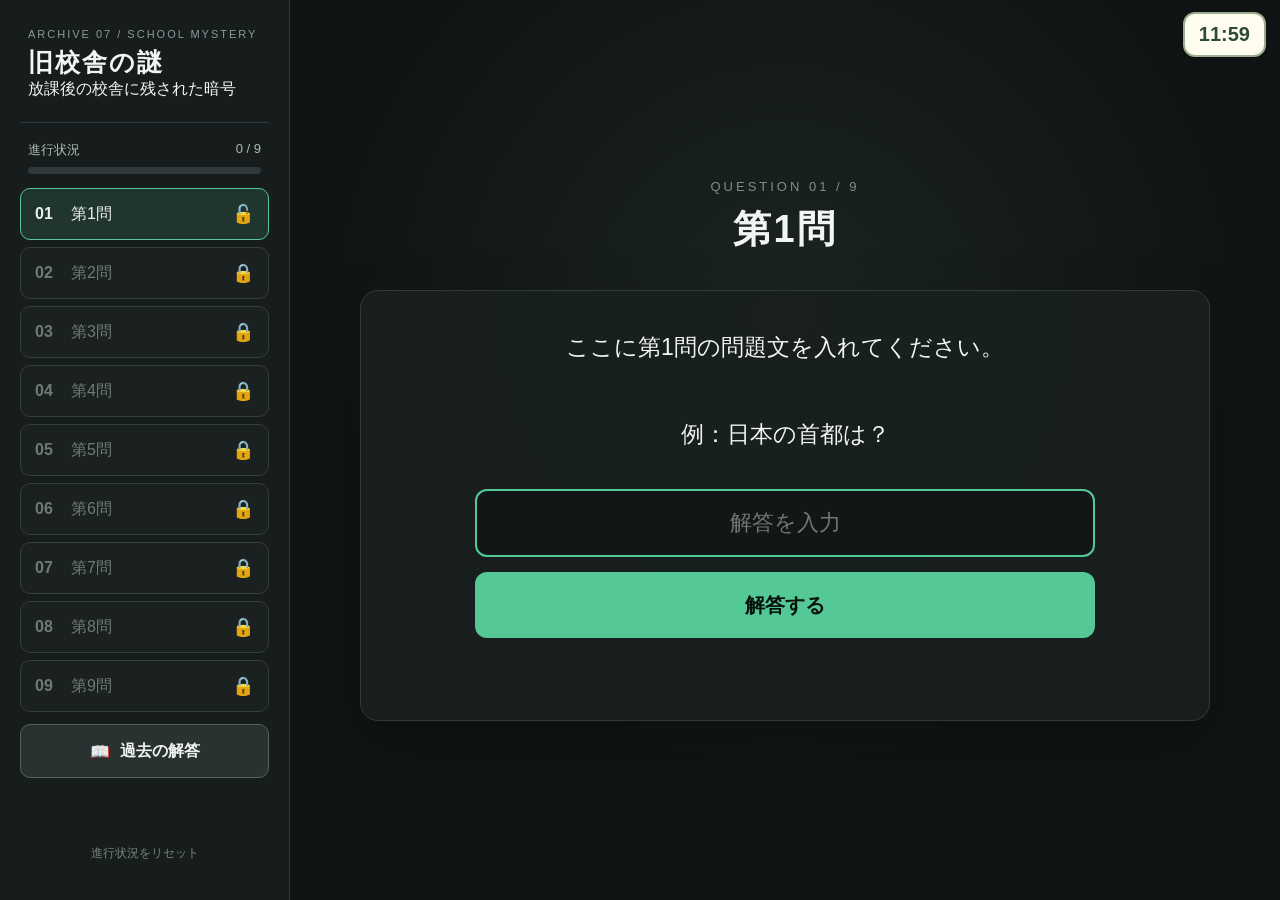
==== game.html @ 2880e100 "ゲーム画面とスタート画面を追加し、進行状況表示を更新" ====
<!DOCTYPE html>
<html lang="ja">
<head>
  <meta charset="UTF-8">
  <meta name="viewport" content="width=device-width, initial-scale=1.0, viewport-fit=cover">
  <meta name="apple-mobile-web-app-capable" content="yes">
  <meta name="apple-mobile-web-app-status-bar-style" content="black-translucent">
  <title>旧校舎の謎 — ゲーム</title>
  <link rel="stylesheet" href="style.css">
</head>
<body>
  <div class="app">
    <div id="gameTimer" class="game-timer" aria-label="残り時間">12:00</div>
    <aside class="sidebar">
      <div class="sidebar-title">
        <div class="small-title">ARCHIVE 07 / SCHOOL MYSTERY</div>
        <h1>旧校舎の謎</h1>
        <div class="school-subtitle">放課後の校舎に残された暗号</div>
      </div>
      <div class="progress">
        <div class="progress-text">
          <span>進行状況</span>
          <span id="progressText">0 / 9</span>
        </div>
        <div class="progress-bar"><div id="progressBar"></div></div>
      </div>
      <nav id="questionList" class="question-list"></nav>
      <button id="answersButton" class="sidebar-button">
        <span>📖</span><span>過去の解答</span>
      </button>
      <button id="resetButton" class="reset-button">進行状況をリセット</button>
    </aside>
    <main class="main"><div id="content" class="content"></div></main>
  </div>
  <div id="toast" class="toast"></div>
  <script src="script.js"></script>
</body>
</html>
---- style.css ----
* {
  box-sizing: border-box;
  -webkit-tap-highlight-color: transparent;
}

html,
body {
  margin: 0;
  width: 100%;
  height: 100%;
  overflow: hidden;
}

body {
  font-family:
    -apple-system,
    BlinkMacSystemFont,
    "Helvetica Neue",
    "Hiragino Kaku Gothic ProN",
    "Yu Gothic",
    "Meiryo",
    sans-serif;
  background: #101414;
  color: #f3f5f4;
}

button,
input {
  font: inherit;
}

button {
  cursor: pointer;
  touch-action: manipulation;
}

.app {
  display: flex;
  width: 100vw;
  height: 100vh;
  height: 100dvh;
}

/* =========================
   サイドバー
========================= */

.sidebar {
  width: 290px;
  min-width: 290px;
  height: 100%;
  padding: 28px 20px 20px;
  background: #171d1d;
  border-right: 1px solid #303939;
  display: flex;
  flex-direction: column;
  overflow-y: auto;
}

.sidebar-title {
  padding: 0 8px 22px;
  border-bottom: 1px solid #303939;
}

.small-title {
  font-size: 11px;
  letter-spacing: 2px;
  color: #8d9a98;
  margin-bottom: 6px;
}

.sidebar-title h1 {
  margin: 0;
  font-size: 25px;
  letter-spacing: 2px;
}

.progress {
  padding: 18px 8px 14px;
}

.progress-text {
  display: flex;
  justify-content: space-between;
  color: #aeb9b7;
  font-size: 13px;
  margin-bottom: 8px;
}

.progress-bar {
  height: 7px;
  border-radius: 10px;
  background: #303939;
  overflow: hidden;
}

#progressBar {
  height: 100%;
  width: 0%;
  background: #55c995;
  border-radius: 10px;
  transition: width 0.3s ease;
}

.question-list {
  display: flex;
  flex-direction: column;
  gap: 7px;
}

.question-button {
  width: 100%;
  min-height: 52px;
  padding: 0 14px;
  border: 1px solid #343e3d;
  border-radius: 10px;
  background: #202727;
  color: #e9eeee;
  display: flex;
  align-items: center;
  gap: 11px;
  text-align: left;
  transition: 0.15s;
}

.question-button:active:not(:disabled) {
  transform: scale(0.98);
}

.question-button.selected {
  border-color: #55c995;
  background: #20352e;
}

.question-button.locked {
  color: #6f7a78;
  background: #1b2020;
  cursor: not-allowed;
}

.question-number {
  width: 25px;
  font-weight: 700;
}

.question-status {
  margin-left: auto;
  font-size: 18px;
}

.sidebar-button,
.reset-button {
  width: 100%;
  min-height: 54px;
  border-radius: 10px;
  margin-top: 12px;
}

.sidebar-button {
  border: 1px solid #52615e;
  background: #293231;
  color: #f0f4f3;
  display: flex;
  align-items: center;
  justify-content: center;
  gap: 10px;
  font-weight: 600;
}

.sidebar-button:active {
  transform: scale(0.98);
}

.reset-button {
  margin-top: auto;
  border: none;
  background: transparent;
  color: #788481;
  font-size: 12px;
}

/* =========================
   メイン
========================= */

.main {
  flex: 1;
  height: 100%;
  overflow-y: auto;
  background:
    radial-gradient(circle at 50% 35%, #1b2423 0%, #101414 58%);
}

.content {
  width: min(850px, 90%);
  min-height: 100%;
  margin: 0 auto;
  padding: 50px 0;
  display: flex;
  flex-direction: column;
  justify-content: center;
}

.question-header {
  text-align: center;
  margin-bottom: 35px;
}

.question-label {
  font-size: 13px;
  letter-spacing: 3px;
  color: #7f8d89;
  margin-bottom: 10px;
}

.question-title {
  margin: 0;
  font-size: 38px;
  letter-spacing: 2px;
}

.solved-label {
  display: inline-block;
  margin-top: 14px;
  padding: 7px 15px;
  border-radius: 30px;
  background: #1d4a39;
  color: #73e0ae;
  font-size: 14px;
  font-weight: 700;
}

.question-card {
  border: 1px solid #303b39;
  border-radius: 18px;
  background: rgba(25, 32, 32, 0.9);
  padding: 35px 42px;
  box-shadow: 0 20px 60px rgba(0, 0, 0, 0.2);
}

.problem {
  white-space: pre-wrap;
  text-align: center;
  font-size: 23px;
  line-height: 1.9;
  margin: 0 0 32px;
}

.answer-area {
  max-width: 620px;
  margin: 0 auto;
}

.answer-input {
  width: 100%;
  height: 68px;
  padding: 0 20px;
  border-radius: 12px;
  border: 2px solid #495653;
  outline: none;
  background: #111717;
  color: #ffffff;
  font-size: 22px;
  text-align: center;
}

.answer-input:focus {
  border-color: #55c995;
}

.answer-input:disabled {
  opacity: 1;
  border-color: #55c995;
  background: #17221f;
  color: #eafff4;
  cursor: not-allowed;
}

.submit-button {
  width: 100%;
  height: 66px;
  margin-top: 15px;
  border: none;
  border-radius: 12px;
  background: #55c995;
  color: #07120d;
  font-size: 20px;
  font-weight: 800;
}

.submit-button:active {
  transform: scale(0.985);
}

.submit-button:disabled {
  background: #31483e;
  color: #84968e;
  cursor: not-allowed;
}

.message {
  min-height: 30px;
  margin-top: 17px;
  text-align: center;
  font-size: 16px;
  font-weight: 700;
}

.message.correct {
  color: #6ee5a9;
}

.message.incorrect {
  color: #ff9d9d;
}

.next-button {
  display: block;
  width: 100%;
  height: 62px;
  margin-top: 16px;
  border: 1px solid #55c995;
  border-radius: 12px;
  background: #20352e;
  color: #82e7b4;
  font-size: 18px;
  font-weight: 700;
}

.next-button:active {
  transform: scale(0.985);
}

/* =========================
   過去の解答
========================= */

.answers-page {
  justify-content: flex-start;
}

.page-title {
  text-align: center;
  font-size: 34px;
  margin: 0 0 30px;
}

.answers-list {
  display: flex;
  flex-direction: column;
  gap: 12px;
}

.answer-record {
  padding: 20px 24px;
  border: 1px solid #303b39;
  border-radius: 12px;
  background: #192020;
}

.answer-record-title {
  color: #8f9d99;
  font-size: 13px;
  margin-bottom: 8px;
}

.answer-record-value {
  font-size: 20px;
  font-weight: 700;
  word-break: break-word;
}

.empty-answers {
  text-align: center;
  color: #87918f;
  padding: 60px 20px;
  font-size: 18px;
}

/* =========================
   クリア画面
========================= */

.clear-page {
  text-align: center;
}

.clear-icon {
  font-size: 70px;
  margin-bottom: 15px;
}

.clear-title {
  font-size: 48px;
  margin: 0 0 15px;
  letter-spacing: 4px;
}

.clear-text {
  font-size: 20px;
  line-height: 1.8;
  color: #b8c2bf;
}

/* =========================
   Toast
========================= */

.toast {
  position: fixed;
  left: 50%;
  bottom: 35px;
  transform: translate(-50%, 20px);
  padding: 13px 22px;
  border-radius: 30px;
  background: #293331;
  color: #fff;
  border: 1px solid #465551;
  opacity: 0;
  pointer-events: none;
  transition: 0.25s;
  z-index: 100;
}

.toast.show {
  opacity: 1;
  transform: translate(-50%, 0);
}

/* =========================
   iPad
========================= */

@media (max-width: 900px) {
  .sidebar {
    width: 245px;
    min-width: 245px;
    padding-left: 14px;
    padding-right: 14px;
  }

  .content {
    width: 92%;
  }

  .question-card {
    padding: 28px;
  }

  .question-title {
    font-size: 32px;
  }

  .problem {
    font-size: 20px;
  }
}

/* 縦向きでも一応使用可能 */
@media (orientation: portrait) {
  .sidebar {
    width: 220px;
    min-width: 220px;
  }

  .content {
    padding: 30px 0;
  }

  .question-card {
    padding: 24px;
  }

  .problem {
    font-size: 18px;
  }
}


/* =========================================================
   脱出ゲーム演出アニメーション
========================================================= */

/* ページ切り替え */
.content.page-enter {
  animation: pageEnter 0.42s cubic-bezier(.2,.8,.2,1);
}

@keyframes pageEnter {
  from {
    opacity: 0;
    transform: translateY(18px) scale(.985);
  }
  to {
    opacity: 1;
    transform: translateY(0) scale(1);
  }
}

/* 問題カード登場 */
.question-card.card-enter {
  animation: cardEnter 0.5s cubic-bezier(.16,1,.3,1);
}

@keyframes cardEnter {
  from {
    opacity: 0;
    transform: translateY(28px) scale(.97);
  }
  to {
    opacity: 1;
    transform: translateY(0) scale(1);
  }
}

/* 問題一覧ボタン */
.question-button {
  position: relative;
  overflow: hidden;
}

.question-button::after {
  content: "";
  position: absolute;
  inset: 0;
  background: rgba(255,255,255,.06);
  transform: translateX(-110%);
  transition: transform .25s ease;
}

.question-button:active::after {
  transform: translateX(0);
}

.question-button.just-unlocked {
  animation: unlockButton 0.8s cubic-bezier(.2,1.5,.4,1);
}

@keyframes unlockButton {
  0% {
    transform: scale(.88);
    opacity: .35;
  }
  45% {
    transform: scale(1.08);
  }
  70% {
    transform: scale(.96);
  }
  100% {
    transform: scale(1);
    opacity: 1;
  }
}

/* ロックアイコンの揺れ */
.lock-shake {
  animation: lockShake .65s ease;
}

@keyframes lockShake {
  0%, 100% { transform: rotate(0); }
  15% { transform: rotate(-16deg); }
  30% { transform: rotate(13deg); }
  45% { transform: rotate(-10deg); }
  60% { transform: rotate(7deg); }
  75% { transform: rotate(-3deg); }
}

/* 解錠演出 */
.unlock-overlay {
  position: fixed;
  inset: 0;
  z-index: 200;
  display: flex;
  align-items: center;
  justify-content: center;
  background: rgba(5, 10, 9, .78);
  backdrop-filter: blur(7px);
  animation: overlayIn .25s ease;
}

.unlock-overlay.hide {
  animation: overlayOut .35s ease forwards;
}

@keyframes overlayIn {
  from { opacity: 0; }
  to { opacity: 1; }
}

@keyframes overlayOut {
  from { opacity: 1; }
  to { opacity: 0; }
}

.unlock-box {
  position: relative;
  width: min(520px, 82vw);
  padding: 42px 35px 38px;
  border: 1px solid #4f8c73;
  border-radius: 22px;
  background: linear-gradient(145deg, #17241f, #111817);
  box-shadow:
    0 0 0 1px rgba(85,201,149,.08),
    0 30px 100px rgba(0,0,0,.55),
    0 0 70px rgba(85,201,149,.13);
  text-align: center;
  animation: unlockBox .65s cubic-bezier(.16,1.4,.3,1);
}

@keyframes unlockBox {
  0% {
    opacity: 0;
    transform: scale(.65) translateY(30px);
  }
  60% {
    transform: scale(1.06) translateY(-4px);
  }
  100% {
    opacity: 1;
    transform: scale(1) translateY(0);
  }
}

.unlock-lock {
  position: relative;
  width: 92px;
  height: 110px;
  margin: 0 auto 20px;
}

.lock-body {
  position: absolute;
  left: 17px;
  bottom: 4px;
  width: 58px;
  height: 56px;
  border-radius: 9px;
  background: linear-gradient(145deg, #c7a95d, #80652b);
  box-shadow: inset 0 3px 5px rgba(255,255,255,.3);
}

.lock-shackle {
  position: absolute;
  left: 29px;
  top: 5px;
  width: 34px;
  height: 55px;
  border: 8px solid #b8964d;
  border-bottom: 0;
  border-radius: 20px 20px 0 0;
  transform-origin: 50% 100%;
}

.unlock-lock.open .lock-shackle {
  animation: shackleOpen .65s cubic-bezier(.16,1.3,.3,1) forwards;
}

@keyframes shackleOpen {
  0% {
    transform: rotate(0) translate(0,0);
  }
  55% {
    transform: rotate(-22deg) translate(-1px,-3px);
  }
  100% {
    transform: rotate(-42deg) translate(-5px,-13px);
  }
}

.lock-keyhole {
  position: absolute;
  left: 42px;
  top: 68px;
  width: 8px;
  height: 15px;
  border-radius: 6px;
  background: #263027;
}

.unlock-spark {
  position: absolute;
  inset: -35px;
  pointer-events: none;
}

.unlock-spark span {
  position: absolute;
  left: 50%;
  top: 50%;
  width: 5px;
  height: 18px;
  border-radius: 5px;
  background: #8af0bd;
  opacity: 0;
}

.unlock-spark span:nth-child(1) { --r: 0deg; transform: rotate(0deg) translateY(-75px); }
.unlock-spark span:nth-child(2) { --r: 45deg; transform: rotate(45deg) translateY(-75px); }
.unlock-spark span:nth-child(3) { --r: 90deg; transform: rotate(90deg) translateY(-75px); }
.unlock-spark span:nth-child(4) { --r: 135deg; transform: rotate(135deg) translateY(-75px); }
.unlock-spark span:nth-child(5) { --r: 180deg; transform: rotate(180deg) translateY(-75px); }
.unlock-spark span:nth-child(6) { --r: 225deg; transform: rotate(225deg) translateY(-75px); }
.unlock-spark span:nth-child(7) { --r: 270deg; transform: rotate(270deg) translateY(-75px); }
.unlock-spark span:nth-child(8) { --r: 315deg; transform: rotate(315deg) translateY(-75px); }

.unlock-spark.play span {
  animation: spark .7s ease-out forwards;
}

@keyframes spark {
  0% {
    opacity: 0;
    transform-origin: 0 75px;
  }
  25% {
    opacity: 1;
  }
  100% {
    opacity: 0;
    transform: rotate(var(--r, 0deg)) translateY(-105px);
  }
}

.unlock-title {
  margin: 0;
  color: #86e9b5;
  font-size: 30px;
  letter-spacing: 3px;
}

.unlock-subtitle {
  margin: 12px 0 0;
  color: #c3ceca;
  font-size: 17px;
}

.unlock-next {
  margin-top: 25px;
  color: #778681;
  font-size: 13px;
}

/* 正解時のカード発光 */
.question-card.correct-flash {
  animation: correctFlash .65s ease;
}

@keyframes correctFlash {
  0% {
    box-shadow: 0 0 0 rgba(85,201,149,0);
  }
  35% {
    box-shadow:
      0 0 0 2px rgba(85,201,149,.55),
      0 0 55px rgba(85,201,149,.35);
  }
  100% {
    box-shadow: 0 20px 60px rgba(0,0,0,.2);
  }
}

/* 正解マーク */
.solved-label {
  animation: solvedPop .45s cubic-bezier(.2,1.5,.4,1);
}

@keyframes solvedPop {
  from {
    opacity: 0;
    transform: scale(.5);
  }
  to {
    opacity: 1;
    transform: scale(1);
  }
}

/* 不正解時の揺れ */
.answer-area.wrong {
  animation: wrongShake .38s ease;
}

@keyframes wrongShake {
  0%,100% { transform: translateX(0); }
  20% { transform: translateX(-10px); }
  40% { transform: translateX(9px); }
  60% { transform: translateX(-6px); }
  80% { transform: translateX(4px); }
}

/* 解答確定時の入力欄 */
.answer-input.locked-success {
  animation: inputLock .5s ease;
}

@keyframes inputLock {
  0% { transform: scale(1); }
  45% { transform: scale(1.025); }
  100% { transform: scale(1); }
}

/* 次へボタン */
.next-button {
  animation: nextAppear .45s .1s both cubic-bezier(.2,1.4,.4,1);
}

@keyframes nextAppear {
  from {
    opacity: 0;
    transform: translateY(12px);
  }
  to {
    opacity: 1;
    transform: translateY(0);
  }
}

/* 全問クリア */
.clear-page {
  animation: clearIn .8s cubic-bezier(.16,1,.3,1);
}

@keyframes clearIn {
  from {
    opacity: 0;
    transform: scale(.88);
  }
  to {
    opacity: 1;
    transform: scale(1);
  }
}

.clear-icon {
  animation: clearUnlock 1s cubic-bezier(.16,1.5,.3,1);
}

@keyframes clearUnlock {
  0% { transform: rotate(-20deg) scale(.3); opacity: 0; }
  50% { transform: rotate(12deg) scale(1.15); opacity: 1; }
  100% { transform: rotate(0) scale(1); }
}

/* 小さなパーティクル */
.clear-page::before,
.clear-page::after {
  content: "✦";
  position: fixed;
  color: #72e4ac;
  font-size: 25px;
  animation: floatParticle 2.5s ease-in-out infinite;
}

.clear-page::before {
  left: 25%;
  top: 28%;
}

.clear-page::after {
  right: 25%;
  top: 40%;
  animation-delay: .8s;
}

@keyframes floatParticle {
  0%,100% {
    opacity: .2;
    transform: translateY(0) rotate(0);
  }
  50% {
    opacity: 1;
    transform: translateY(-22px) rotate(25deg);
  }
}

/* 動きを減らす設定の端末にも配慮 */
@media (prefers-reduced-motion: reduce) {
  *,
  *::before,
  *::after {
    animation-duration: .01ms !important;
    animation-iteration-count: 1 !important;
    transition-duration: .01ms !important;
  }
}


/* ===== スタート画面：学校ミステリー／ホラーではない明るいデザイン ===== */
.start-screen {
  display: flex;
  align-items: center;
  justify-content: center;
  min-height: 100%;
  padding: clamp(14px, 3vw, 32px);
  box-sizing: border-box;
  text-align: center;
}
.start-panel {
  width: min(720px, 100%);
  box-sizing: border-box;
  margin: auto;
  padding: clamp(26px, 5vw, 58px);
  border: 2px solid #91a98d;
  border-radius: 22px;
  color: #f8f5e9;
  background:
    radial-gradient(circle at 50% 0%, rgba(220, 224, 172, .12), transparent 48%),
    linear-gradient(145deg, #405d4d, #2c4638);
  box-shadow: 0 18px 42px rgba(32, 54, 39, .18);
  animation: startPanelIn .65s ease both;
}
.start-eyebrow {
  color: #d9e4bc;
  font-size: 12px;
  letter-spacing: 3px;
}
.start-emblem {
  display: grid;
  place-items: center;
  width: 76px;
  height: 76px;
  margin: 25px auto 18px;
  border: 2px solid #e6dca9;
  border-radius: 50%;
  color: #f2e8b8;
  font-family: serif;
  font-size: 36px;
}
.start-title {
  margin: 0;
  font-family: serif;
  font-size: clamp(34px, 6vw, 58px);
  letter-spacing: .12em;
  color: #fffdf2;
}
.start-subtitle {
  margin: 12px 0 0;
  color: #e0e8d8;
  font-size: clamp(14px, 2vw, 18px);
  letter-spacing: .06em;
}
.start-divider {
  width: 76px;
  height: 3px;
  margin: 25px auto;
  background: #e6dca9;
  border-radius: 3px;
}
.start-description {
  color: #f1f2e6;
  font-size: clamp(14px, 2vw, 18px);
  line-height: 2;
}
.start-meta {
  display: flex;
  justify-content: center;
  gap: 12px;
  flex-wrap: wrap;
  margin: 25px 0;
}
.start-meta span {
  padding: 9px 16px;
  border: 1px solid #a8bd9b;
  border-radius: 999px;
  color: #f4f1dc;
  font-size: 13px;
}
.start-button {
  display: inline-flex;
  align-items: center;
  justify-content: center;
  gap: 16px;
  width: min(310px, 100%);
  min-height: 62px;
  padding: 12px 24px;
  border: 0;
  border-radius: 12px;
  background: #e6dca9;
  color: #2e4738;
  font-size: 19px;
  font-weight: 800;
  letter-spacing: .05em;
  cursor: pointer;
  box-shadow: 0 5px 0 #b5a96f;
  transition: transform .18s ease, background .18s ease, box-shadow .18s ease;
}
.start-button:hover {
  background: #f4eac0;
  transform: translateY(-2px);
}
.start-button:active {
  transform: translateY(3px);
  box-shadow: 0 2px 0 #b5a96f;
}
.start-note {
  margin: 20px 0 0;
  color: #d4dfcc;
  font-size: 12px;
}
.game-timer {
  position: fixed;
  z-index: 50;
  top: 12px;
  right: 14px;
  padding: 9px 14px;
  border: 2px solid #9aad8c;
  border-radius: 12px;
  background: #fffdf0;
  color: #304a39;
  font-weight: 800;
  font-size: 20px;
  font-variant-numeric: tabular-nums;
  box-shadow: 0 4px 12px rgba(0,0,0,.12);
}
.game-timer.timer-warning {
  color: #a64c30;
  border-color: #d88c72;
  animation: timerPulse 1s ease-in-out infinite alternate;
}
@keyframes timerPulse {
  from { transform: scale(1); }
  to { transform: scale(1.05); }
}
@keyframes startPanelIn {
  from { opacity: 0; transform: translateY(18px) scale(.985); }
  to { opacity: 1; transform: translateY(0) scale(1); }
}
@media (max-width: 760px) {
  .start-panel { padding: 28px 20px; }
  .start-emblem { width: 64px; height: 64px; font-size: 30px; margin-top: 18px; }
  .start-divider { margin: 20px auto; }
  .game-timer { top: 8px; right: 8px; font-size: 16px; padding: 7px 10px; }
}
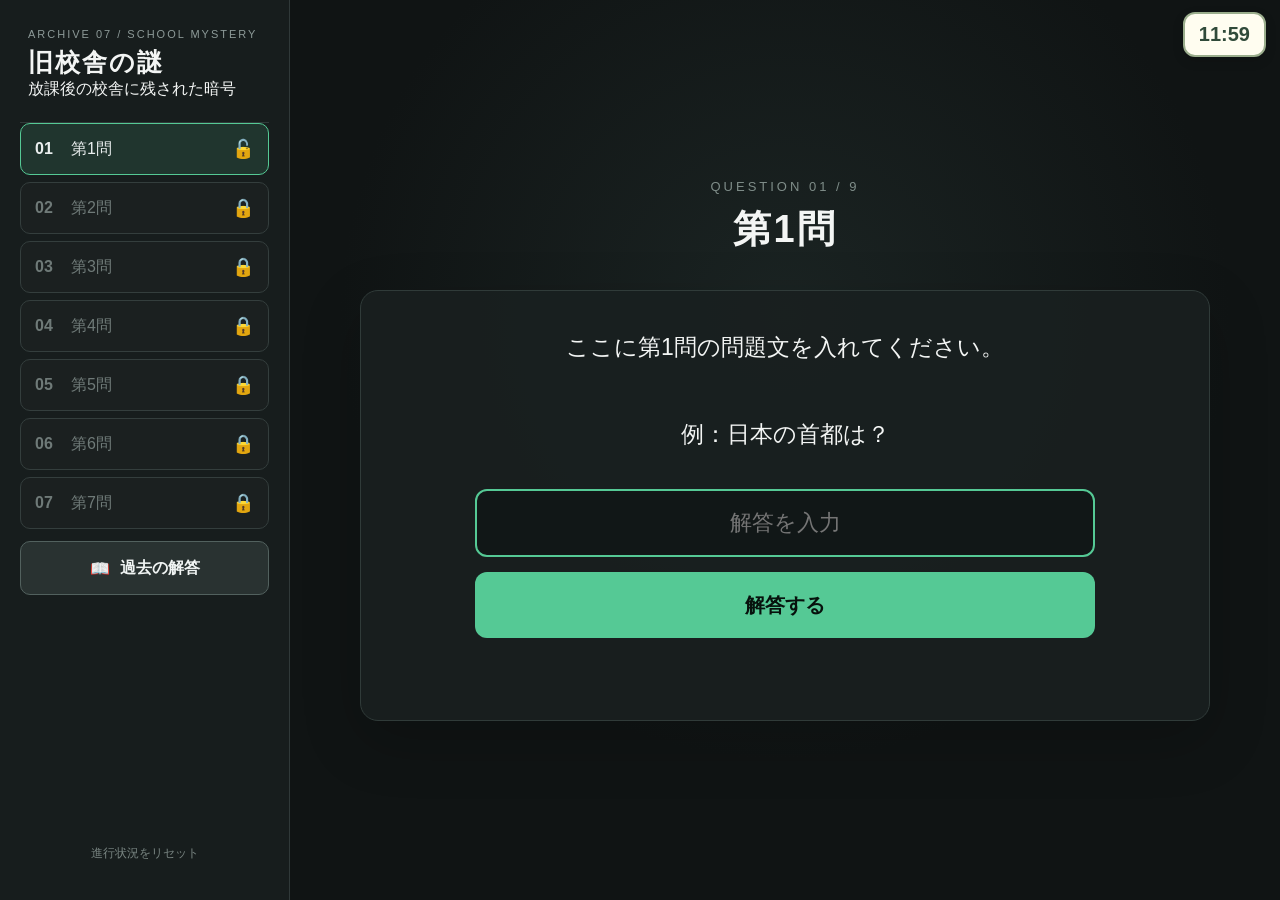
==== commit 97def779: "進行状況表示を削除し、サイドバーの表示を整理" ====
--- a/game.html
+++ b/game.html
@@ -17,13 +17,6 @@
         <h1>旧校舎の謎</h1>
         <div class="school-subtitle">放課後の校舎に残された暗号</div>
       </div>
-      <div class="progress">
-        <div class="progress-text">
-          <span>進行状況</span>
-          <span id="progressText">0 / 9</span>
-        </div>
-        <div class="progress-bar"><div id="progressBar"></div></div>
-      </div>
       <nav id="questionList" class="question-list"></nav>
       <button id="answersButton" class="sidebar-button">
         <span>📖</span><span>過去の解答</span>
@@ -35,4 +28,4 @@
   <div id="toast" class="toast"></div>
   <script src="script.js"></script>
 </body>
-</html>
+</html>
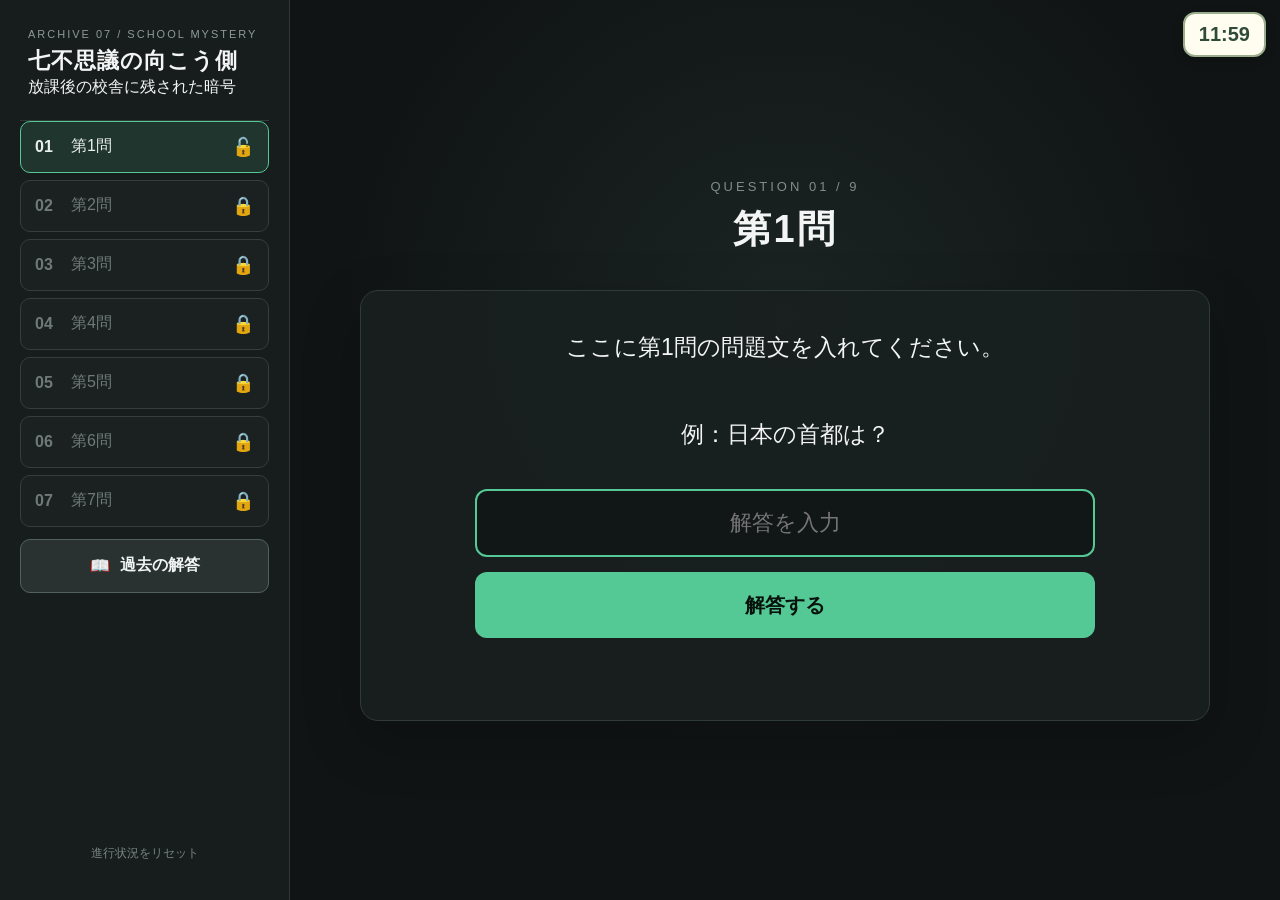
==== commit 52666086: "ゲームタイトルを「旧校舎の謎」から「七不思議の向こう側」に変更し、サイドバーのタイトルスタイルを調整" ====
--- a/game.html
+++ b/game.html
@@ -5,7 +5,7 @@
   <meta name="viewport" content="width=device-width, initial-scale=1.0, viewport-fit=cover">
   <meta name="apple-mobile-web-app-capable" content="yes">
   <meta name="apple-mobile-web-app-status-bar-style" content="black-translucent">
-  <title>旧校舎の謎 — ゲーム</title>
+  <title>七不思議の向こう側 — ゲーム</title>
   <link rel="stylesheet" href="style.css">
 </head>
 <body>
@@ -14,7 +14,7 @@
     <aside class="sidebar">
       <div class="sidebar-title">
         <div class="small-title">ARCHIVE 07 / SCHOOL MYSTERY</div>
-        <h1>旧校舎の謎</h1>
+        <h1>七不思議の向こう側</h1>
         <div class="school-subtitle">放課後の校舎に残された暗号</div>
       </div>
       <nav id="questionList" class="question-list"></nav>
--- a/style.css
+++ b/style.css
@@ -1033,3 +1033,9 @@
   .start-divider { margin: 20px auto; }
   .game-timer { top: 8px; right: 8px; font-size: 16px; padding: 7px 10px; }
 }
+/* ===== タイトル変更に合わせた調整 ===== */
+.sidebar-title h1 {
+  font-size: 22px;
+  letter-spacing: 1px;
+  line-height: 1.4;
+}
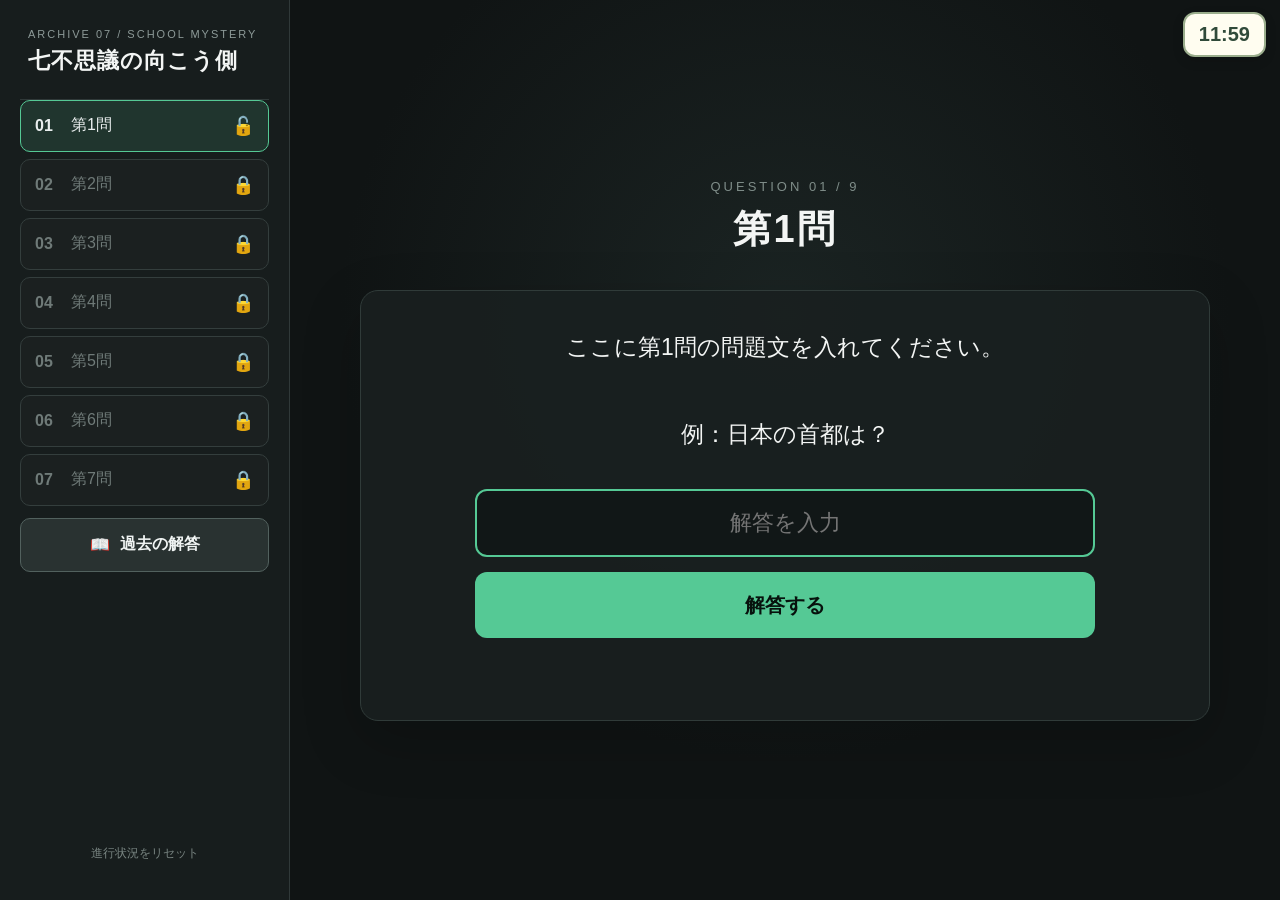
==== commit a2f453b6: "サイドバーのサブタイトルを空に変更" ====
--- a/game.html
+++ b/game.html
@@ -15,7 +15,7 @@
       <div class="sidebar-title">
         <div class="small-title">ARCHIVE 07 / SCHOOL MYSTERY</div>
         <h1>七不思議の向こう側</h1>
-        <div class="school-subtitle">放課後の校舎に残された暗号</div>
+        <div class="school-subtitle"> </div>
       </div>
       <nav id="questionList" class="question-list"></nav>
       <button id="answersButton" class="sidebar-button">
